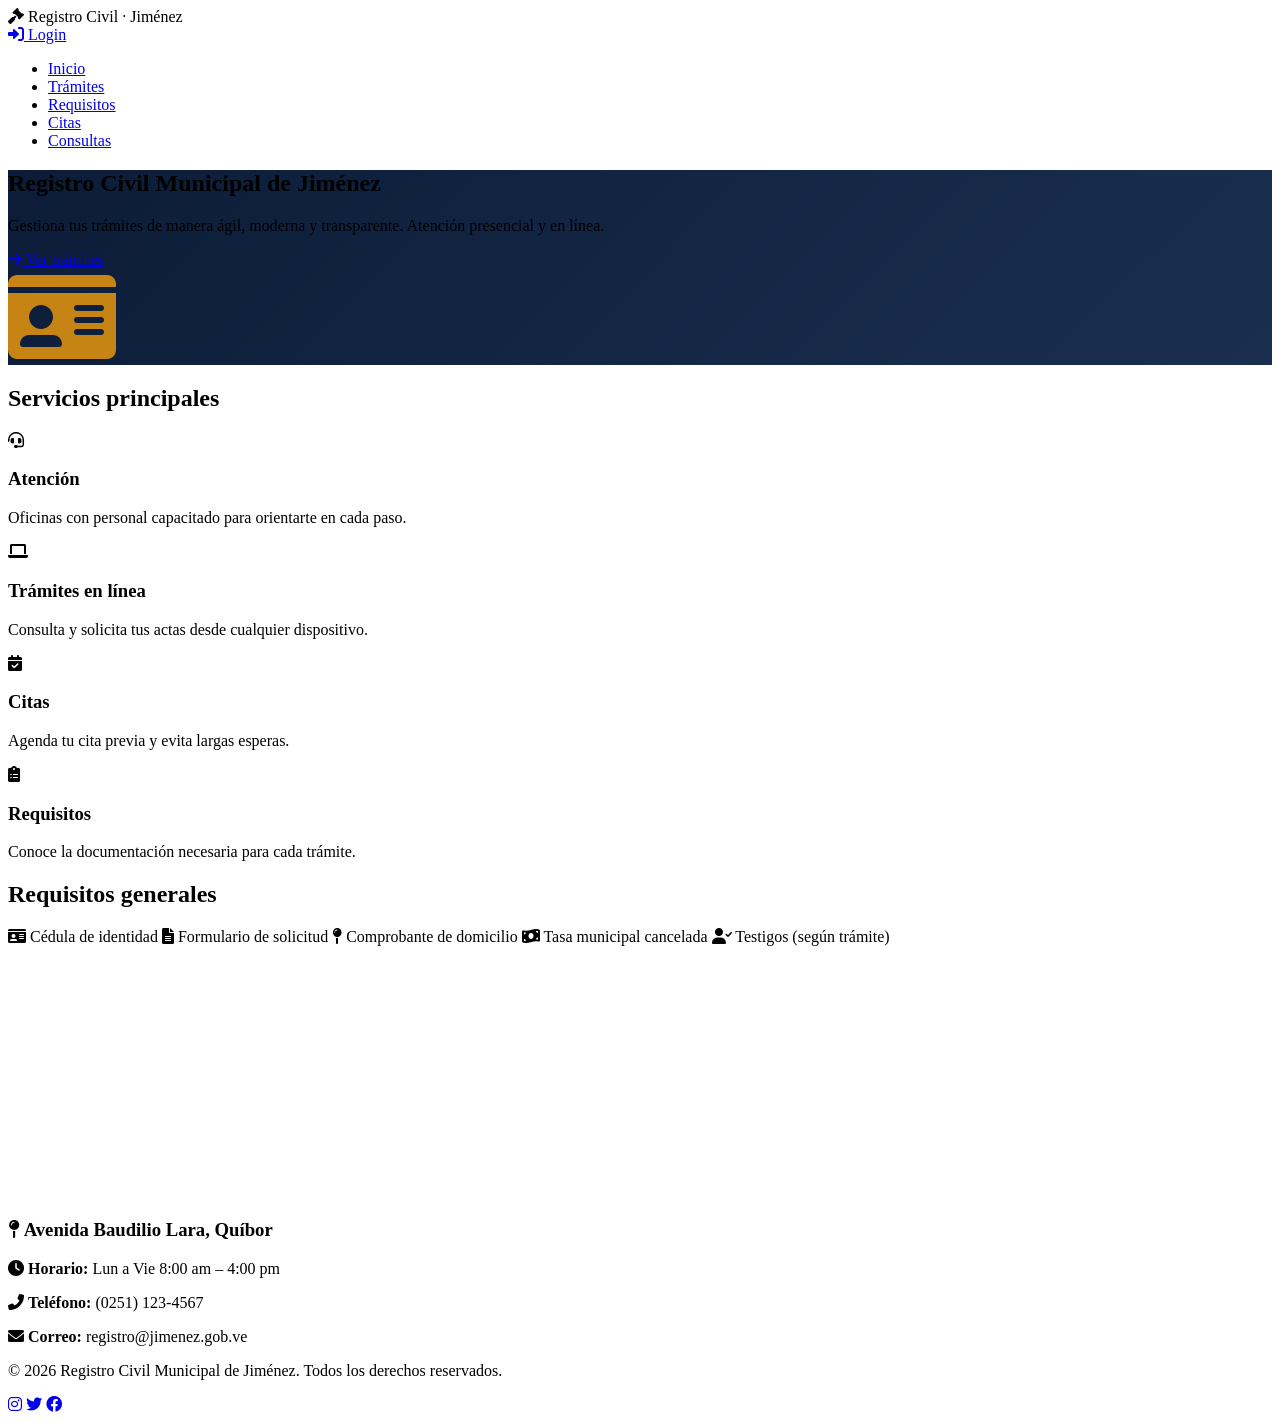
==== index.html @ d29bd662 "Primer commit: Sitio web Registro Civil Municipal de Jiménez" ====
<!DOCTYPE html>
<html lang="es">
<head>
  <meta charset="UTF-8">
  <meta name="viewport" content="width=device-width, initial-scale=1.0">
  <title>Inicio · Registro Civil Jiménez</title>
  <link rel="stylesheet" href="style.css">
  <link rel="preconnect" href="https://fonts.googleapis.com">
  <link rel="preconnect" href="https://fonts.gstatic.com" crossorigin>
  <link href="https://fonts.googleapis.com/css2?family=Inter:opsz@14..32&display=swap" rel="stylesheet">
  <link rel="stylesheet" href="https://cdnjs.cloudflare.com/ajax/libs/font-awesome/6.0.0-beta3/css/all.min.css">
</head>
<body>
  <header class="public-header">
    <div class="container header-flex">
      <div class="logo">
        <span class="logo-icon"><i class="fas fa-gavel"></i></span>
        <span class="logo-text">Registro Civil · Jiménez</span>
      </div>
      <div class="header-actions">
        <a href="login.html" class="btn btn-outline"><i class="fas fa-sign-in-alt"></i> Login</a>
      </div>
    </div>
    <nav class="main-nav">
      <div class="container nav-flex">
        <ul class="nav-links">
          <li><a href="index.html" class="active">Inicio</a></li>
          <li><a href="tramites.html">Trámites</a></li>
          <li><a href="requisitos.html">Requisitos</a></li>
          <li><a href="citas.html">Citas</a></li>
          <li><a href="consultas.html">Consultas</a></li>
        </ul>
      </div>
    </nav>
  </header>

  <main>
    <section class="hero" style="background: linear-gradient(135deg, #0c1c38 0%, #1a2f4f 100%);">
      <div class="container hero-grid">
        <div class="hero-text">
          <h1>Registro Civil Municipal de Jiménez</h1>
          <p>Gestiona tus trámites de manera ágil, moderna y transparente. Atención presencial y en línea.</p>
          <a href="tramites.html" class="btn btn-primary"><i class="fas fa-arrow-right"></i> Ver trámites</a>
        </div>
        <div class="hero-image">
          <i class="fas fa-id-card" style="font-size: 6rem; color: #f59e0b; opacity: 0.8;"></i>
        </div>
      </div>
    </section>

    <section class="section">
      <div class="container">
        <h2 class="section-title">Servicios principales</h2>
        <div class="card-grid-4">
          <div class="card service-card">
            <i class="fas fa-headset"></i>
            <h3>Atención</h3>
            <p>Oficinas con personal capacitado para orientarte en cada paso.</p>
          </div>
          <div class="card service-card">
            <i class="fas fa-laptop"></i>
            <h3>Trámites en línea</h3>
            <p>Consulta y solicita tus actas desde cualquier dispositivo.</p>
          </div>
          <div class="card service-card">
            <i class="fas fa-calendar-check"></i>
            <h3>Citas</h3>
            <p>Agenda tu cita previa y evita largas esperas.</p>
          </div>
          <div class="card service-card">
            <i class="fas fa-clipboard-list"></i>
            <h3>Requisitos</h3>
            <p>Conoce la documentación necesaria para cada trámite.</p>
          </div>
        </div>
      </div>
    </section>

    <section class="section bg-light">
      <div class="container">
        <h2 class="section-title">Requisitos generales</h2>
        <div class="pill-group">
          <span class="pill"><i class="fas fa-id-card"></i> Cédula de identidad</span>
          <span class="pill"><i class="fas fa-file-alt"></i> Formulario de solicitud</span>
          <span class="pill"><i class="fas fa-map-pin"></i> Comprobante de domicilio</span>
          <span class="pill"><i class="fas fa-money-bill-wave"></i> Tasa municipal cancelada</span>
          <span class="pill"><i class="fas fa-user-check"></i> Testigos (según trámite)</span>
        </div>
      </div>
    </section>

    <section class="section">
      <div class="container">
        <div class="contact-wrapper">
          <div class="contact-map">
            <iframe 
              src="https://www.google.com/maps/embed?pb=!1m18!1m12!1m3!1d3924.123456789!2d-69.567890!3d10.123456!2m3!1f0!2f0!3f0!3m2!1i1024!2i768!4f13.1!3m3!1m2!1s0x0%3A0x0!2zMTDCsDA3JzI0LjQiTiA2OcKwMzQnMDQuNCJX!5e0!3m2!1ses!2sve!4v1712345678901" 
              width="100%" height="250" style="border:0; border-radius: 12px;" allowfullscreen="" loading="lazy">
            </iframe>
          </div>
          <div class="contact-info">
            <h3><i class="fas fa-map-pin"></i> Avenida Baudilio Lara, Quíbor</h3>
            <p><i class="fas fa-clock"></i> <strong>Horario:</strong> Lun a Vie 8:00 am – 4:00 pm</p>
            <p><i class="fas fa-phone-alt"></i> <strong>Teléfono:</strong> (0251) 123-4567</p>
            <p><i class="fas fa-envelope"></i> <strong>Correo:</strong> registro@jimenez.gob.ve</p>
          </div>
        </div>
      </div>
    </section>
  </main>

  <footer class="public-footer">
    <div class="container footer-flex">
      <p>&copy; 2026 Registro Civil Municipal de Jiménez. Todos los derechos reservados.</p>
      <div class="footer-social">
        <a href="#"><i class="fab fa-instagram"></i></a>
        <a href="#"><i class="fab fa-twitter"></i></a>
        <a href="#"><i class="fab fa-facebook"></i></a>
      </div>
    </div>
  </footer>
</body>
</html>
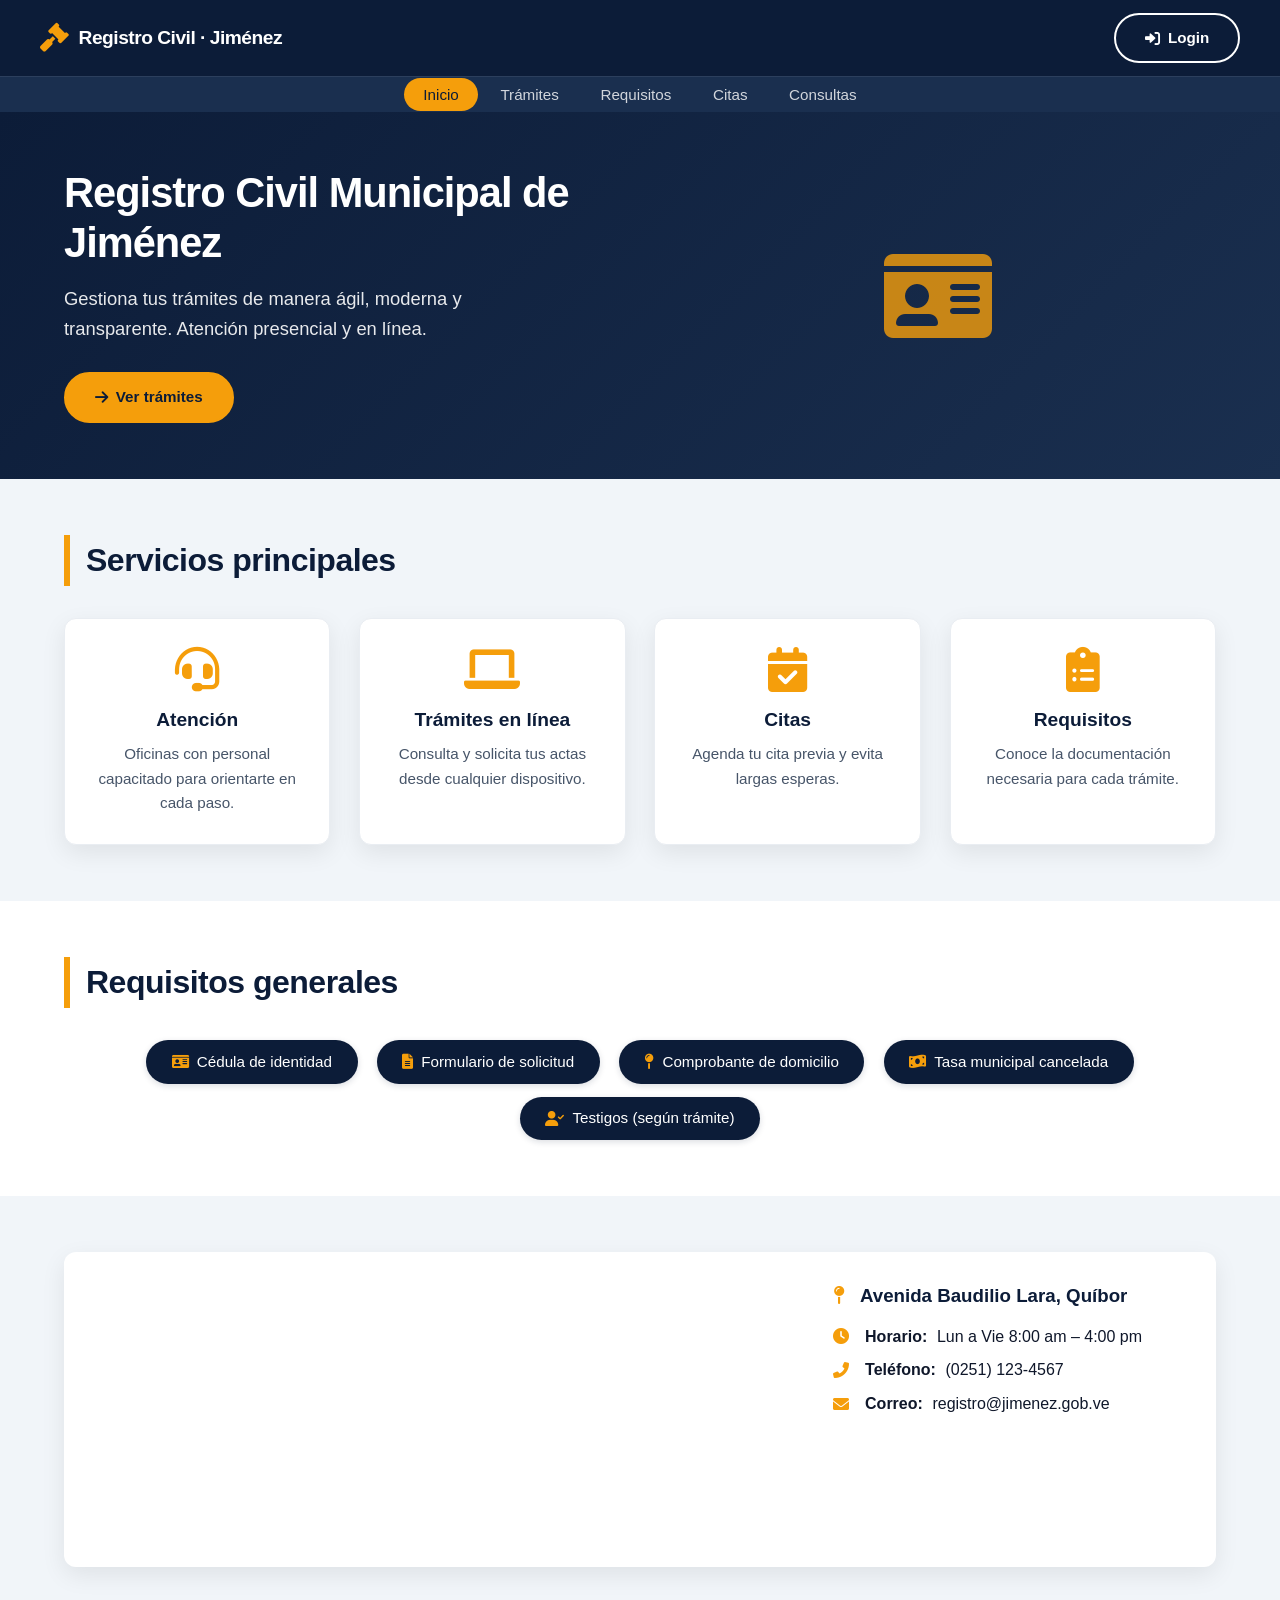
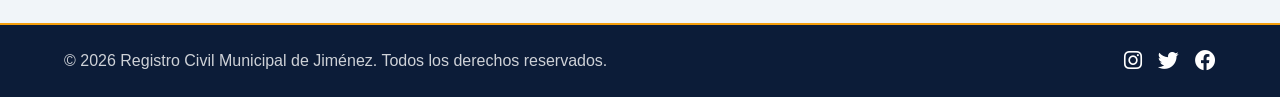
==== commit 45832030: "Update index.html" ====
--- a/index.html
+++ b/index.html
@@ -4,7 +4,7 @@
   <meta charset="UTF-8">
   <meta name="viewport" content="width=device-width, initial-scale=1.0">
   <title>Inicio · Registro Civil Jiménez</title>
-  <link rel="stylesheet" href="style.css">
+  <link rel="stylesheet" href="/css/style.css">
   <link rel="preconnect" href="https://fonts.googleapis.com">
   <link rel="preconnect" href="https://fonts.gstatic.com" crossorigin>
   <link href="https://fonts.googleapis.com/css2?family=Inter:opsz@14..32&display=swap" rel="stylesheet">
@@ -120,4 +120,4 @@
     </div>
   </footer>
 </body>
-</html>+</html>
--- a/css/style.css
+++ b/css/style.css
@@ -0,0 +1,696 @@
+/* ============================================
+   REGISTRO CIVIL MUNICIPAL DE JIMÉNEZ
+   Estilos globales, layout y componentes
+   ============================================ */
+
+/* ----- Reset y variables ----- */
+* {
+  margin: 0;
+  padding: 0;
+  box-sizing: border-box;
+}
+
+:root {
+  --primary: #0c1c38;
+  --primary-light: #1a2f4f;
+  --accent: #f59e0b;
+  --accent-hover: #d97706;
+  --gray-bg: #f1f5f9;
+  --white: #ffffff;
+  --text-dark: #0f172a;
+  --text-muted: #475569;
+  --border-radius: 12px;
+  --shadow: 0 8px 24px rgba(0,0,0,0.08);
+  --transition: 0.25s ease;
+}
+
+html {
+  scroll-behavior: smooth;
+}
+
+body {
+  font-family: 'Inter', -apple-system, BlinkMacSystemFont, 'Segoe UI', Roboto, sans-serif;
+  background: var(--gray-bg);
+  color: var(--text-dark);
+  line-height: 1.6;
+  display: flex;
+  flex-direction: column;
+  min-height: 100vh;
+}
+
+a {
+  text-decoration: none;
+  color: inherit;
+}
+
+ul {
+  list-style: none;
+}
+
+.container {
+  max-width: 1200px;
+  margin: 0 auto;
+  padding: 0 1.5rem;
+}
+
+/* ----- Botones y CTAs ----- */
+.btn {
+  display: inline-flex;
+  align-items: center;
+  gap: 0.5rem;
+  padding: 0.7rem 1.8rem;
+  border-radius: 50px;
+  font-weight: 600;
+  font-size: 0.95rem;
+  border: none;
+  cursor: pointer;
+  transition: all var(--transition);
+  background: var(--white);
+  color: var(--primary);
+  border: 2px solid transparent;
+}
+
+.btn-primary {
+  background: var(--accent);
+  color: var(--primary);
+  border-color: var(--accent);
+}
+.btn-primary:hover {
+  background: var(--accent-hover);
+  border-color: var(--accent-hover);
+  transform: translateY(-2px);
+  box-shadow: 0 8px 16px rgba(245, 158, 11, 0.3);
+}
+
+.btn-outline {
+  background: transparent;
+  border: 2px solid var(--white);
+  color: var(--white);
+}
+.btn-outline:hover {
+  background: var(--white);
+  color: var(--primary);
+}
+
+.btn-secondary {
+  background: var(--primary);
+  color: var(--white);
+}
+.btn-secondary:hover {
+  background: var(--primary-light);
+}
+
+/* ----- HEADER PÚBLICO ----- */
+.public-header {
+  background: var(--primary);
+  color: var(--white);
+  box-shadow: 0 4px 12px rgba(0,0,0,0.15);
+}
+
+.header-flex {
+  display: flex;
+  justify-content: space-between;
+  align-items: center;
+  padding: 0.8rem 0;
+  flex-wrap: wrap;
+}
+
+.logo {
+  display: flex;
+  align-items: center;
+  gap: 0.6rem;
+}
+.logo-icon {
+  font-size: 1.8rem;
+  color: var(--accent);
+}
+.logo-text {
+  font-weight: 700;
+  font-size: 1.2rem;
+  letter-spacing: -0.5px;
+}
+
+.header-actions {
+  display: flex;
+  gap: 0.8rem;
+  align-items: center;
+}
+
+/* ----- NAVEGACIÓN ----- */
+.main-nav {
+  background: var(--primary-light);
+  border-top: 1px solid rgba(255,255,255,0.08);
+}
+
+.nav-flex {
+  display: flex;
+  justify-content: center;
+}
+
+.nav-links {
+  display: flex;
+  flex-wrap: wrap;
+  gap: 0.2rem;
+  padding: 0.3rem 0;
+}
+.nav-links li a {
+  padding: 0.5rem 1.2rem;
+  border-radius: 30px;
+  font-weight: 500;
+  font-size: 0.95rem;
+  transition: all var(--transition);
+  color: rgba(255,255,255,0.8);
+}
+.nav-links li a:hover,
+.nav-links li a.active {
+  background: var(--accent);
+  color: var(--primary);
+}
+
+/* ----- HERO ----- */
+.hero {
+  padding: 3.5rem 0;
+  color: var(--white);
+}
+
+.hero-grid {
+  display: grid;
+  grid-template-columns: 1fr 1fr;
+  gap: 2.5rem;
+  align-items: center;
+}
+
+.hero-text h1 {
+  font-size: 2.6rem;
+  font-weight: 800;
+  letter-spacing: -1px;
+  line-height: 1.2;
+  margin-bottom: 1rem;
+}
+.hero-text p {
+  font-size: 1.15rem;
+  opacity: 0.9;
+  margin-bottom: 1.8rem;
+  max-width: 90%;
+}
+.hero-image {
+  display: flex;
+  justify-content: center;
+  align-items: center;
+}
+
+/* ----- SECCIONES ----- */
+.section {
+  padding: 3.5rem 0;
+}
+.bg-light {
+  background: var(--white);
+}
+
+.section-title {
+  font-size: 2rem;
+  font-weight: 700;
+  margin-bottom: 2rem;
+  color: var(--primary);
+  letter-spacing: -0.5px;
+  border-left: 6px solid var(--accent);
+  padding-left: 1rem;
+}
+
+/* ----- GRID DE TARJETAS (4) ----- */
+.card-grid-4 {
+  display: grid;
+  grid-template-columns: repeat(4, 1fr);
+  gap: 1.8rem;
+}
+
+.card {
+  background: var(--white);
+  border-radius: var(--border-radius);
+  padding: 1.8rem 1.5rem;
+  box-shadow: var(--shadow);
+  transition: all var(--transition);
+  border: 1px solid #e9edf2;
+}
+.card:hover {
+  transform: translateY(-6px);
+  box-shadow: 0 16px 32px rgba(0,0,0,0.10);
+}
+
+.service-card {
+  text-align: center;
+}
+.service-card i {
+  font-size: 2.8rem;
+  color: var(--accent);
+  margin-bottom: 0.8rem;
+}
+.service-card h3 {
+  font-size: 1.2rem;
+  margin-bottom: 0.4rem;
+  color: var(--primary);
+}
+.service-card p {
+  color: var(--text-muted);
+  font-size: 0.95rem;
+}
+
+/* ----- PÍLDORAS (requisitos) ----- */
+.pill-group {
+  display: flex;
+  flex-wrap: wrap;
+  gap: 0.8rem 1.2rem;
+  justify-content: center;
+}
+
+.pill {
+  background: var(--primary);
+  color: var(--white);
+  padding: 0.6rem 1.6rem;
+  border-radius: 50px;
+  font-weight: 500;
+  display: inline-flex;
+  align-items: center;
+  gap: 0.5rem;
+  font-size: 0.95rem;
+  box-shadow: 0 2px 6px rgba(12, 28, 56, 0.15);
+}
+.pill i {
+  color: var(--accent);
+}
+
+/* ----- UBICACIÓN Y CONTACTO (grid) ----- */
+.contact-wrapper {
+  display: grid;
+  grid-template-columns: 2fr 1fr;
+  gap: 2rem;
+  background: var(--white);
+  border-radius: var(--border-radius);
+  padding: 1.8rem;
+  box-shadow: var(--shadow);
+}
+
+.contact-info h3 {
+  color: var(--primary);
+  margin-bottom: 0.8rem;
+}
+.contact-info p {
+  margin: 0.5rem 0;
+  display: flex;
+  align-items: center;
+  gap: 0.6rem;
+}
+.contact-info i {
+  color: var(--accent);
+  width: 1.4rem;
+}
+
+/* ----- FOOTER ----- */
+.public-footer {
+  background: var(--primary);
+  color: rgba(255,255,255,0.8);
+  padding: 1.2rem 0;
+  margin-top: auto;
+  border-top: 2px solid var(--accent);
+}
+
+.footer-flex {
+  display: flex;
+  justify-content: space-between;
+  align-items: center;
+  flex-wrap: wrap;
+  gap: 0.8rem;
+}
+.footer-social {
+  display: flex;
+  gap: 1rem;
+}
+.footer-social a {
+  color: var(--white);
+  font-size: 1.3rem;
+  transition: color var(--transition);
+}
+.footer-social a:hover {
+  color: var(--accent);
+}
+
+/* ============================================
+   PÁGINAS DE TRÁMITES / REQUISITOS / CITAS / CONSULTAS
+   ============================================ */
+
+/* Grid de tarjetas de trámites (reutiliza card-grid-4 pero con más detalle) */
+.tramite-grid {
+  display: grid;
+  grid-template-columns: repeat(auto-fit, minmax(220px, 1fr));
+  gap: 1.8rem;
+}
+.tramite-card {
+  background: var(--white);
+  border-radius: var(--border-radius);
+  padding: 1.5rem;
+  box-shadow: var(--shadow);
+  border-left: 6px solid var(--accent);
+}
+.tramite-card h3 {
+  color: var(--primary);
+  margin-bottom: 0.4rem;
+}
+.tramite-card p {
+  color: var(--text-muted);
+  font-size: 0.95rem;
+}
+
+/* Requisitos: listas estructuradas */
+.requisitos-list {
+  display: grid;
+  grid-template-columns: repeat(auto-fit, minmax(250px, 1fr));
+  gap: 1.8rem;
+}
+.requisitos-list .card {
+  border-left: 6px solid var(--accent);
+  padding: 1.5rem;
+}
+.requisitos-list .card h4 {
+  color: var(--primary);
+  margin-bottom: 0.8rem;
+}
+.requisitos-list .card ul {
+  list-style: disc;
+  padding-left: 1.4rem;
+  color: var(--text-muted);
+}
+.requisitos-list .card ul li {
+  margin-bottom: 0.3rem;
+}
+
+/* Formularios estáticos */
+.form-card {
+  background: var(--white);
+  max-width: 620px;
+  margin: 0 auto;
+  padding: 2rem 2.5rem;
+  border-radius: var(--border-radius);
+  box-shadow: var(--shadow);
+}
+.form-group {
+  margin-bottom: 1.2rem;
+}
+.form-group label {
+  display: block;
+  font-weight: 600;
+  margin-bottom: 0.3rem;
+  color: var(--primary);
+}
+.form-group input,
+.form-group select {
+  width: 100%;
+  padding: 0.7rem 1rem;
+  border-radius: 30px;
+  border: 2px solid #d1d5db;
+  font-family: inherit;
+  transition: border var(--transition);
+  background: var(--gray-bg);
+}
+.form-group input:focus,
+.form-group select:focus {
+  outline: none;
+  border-color: var(--accent);
+  background: var(--white);
+}
+.form-actions {
+  display: flex;
+  justify-content: flex-end;
+  margin-top: 1.2rem;
+}
+
+/* Resultado simulado (consultas) */
+.result-box {
+  background: var(--white);
+  border-radius: var(--border-radius);
+  padding: 1.5rem 2rem;
+  margin-top: 2rem;
+  box-shadow: var(--shadow);
+  border-left: 8px solid var(--accent);
+}
+.result-box .estado {
+  font-weight: 700;
+  font-size: 1.2rem;
+}
+.estado-verde {
+  color: #16a34a;
+}
+.estado-amarillo {
+  color: #ca8a04;
+}
+
+/* ============================================
+   LOGIN (sin header/footer público)
+   ============================================ */
+.login-page {
+  background: var(--gray-bg);
+  min-height: 100vh;
+  display: flex;
+  align-items: center;
+  justify-content: center;
+  padding: 1.5rem;
+}
+
+.login-card {
+  background: var(--white);
+  max-width: 420px;
+  width: 100%;
+  padding: 2.5rem 2rem;
+  border-radius: var(--border-radius);
+  box-shadow: 0 24px 48px rgba(0,0,0,0.15);
+  text-align: center;
+}
+.login-card .logo-icon {
+  font-size: 3rem;
+  color: var(--accent);
+}
+.login-card h2 {
+  color: var(--primary);
+  margin: 0.5rem 0 1.2rem;
+}
+.login-card .form-group {
+  text-align: left;
+}
+.login-card .btn-primary {
+  width: 100%;
+  justify-content: center;
+  padding: 0.8rem;
+}
+
+/* ============================================
+   DASHBOARD (sidebar + contenido)
+   ============================================ */
+.dashboard-body {
+  background: var(--gray-bg);
+  display: flex;
+  min-height: 100vh;
+  font-family: 'Inter', sans-serif;
+}
+
+.dashboard-sidebar {
+  width: 260px;
+  background: var(--primary);
+  color: var(--white);
+  padding: 2rem 1.2rem;
+  display: flex;
+  flex-direction: column;
+  gap: 2rem;
+  flex-shrink: 0;
+  position: sticky;
+  top: 0;
+  height: 100vh;
+}
+.dashboard-sidebar .logo {
+  margin-bottom: 1.2rem;
+}
+.dashboard-sidebar .logo-text {
+  font-size: 1rem;
+}
+.sidebar-menu {
+  display: flex;
+  flex-direction: column;
+  gap: 0.3rem;
+}
+.sidebar-menu a {
+  padding: 0.7rem 1rem;
+  border-radius: 30px;
+  display: flex;
+  align-items: center;
+  gap: 0.8rem;
+  color: rgba(255,255,255,0.7);
+  transition: all var(--transition);
+  font-weight: 500;
+}
+.sidebar-menu a:hover,
+.sidebar-menu a.active {
+  background: var(--accent);
+  color: var(--primary);
+}
+.sidebar-menu a i {
+  width: 1.6rem;
+  text-align: center;
+}
+.sidebar-footer {
+  margin-top: auto;
+  border-top: 1px solid rgba(255,255,255,0.1);
+  padding-top: 1.5rem;
+}
+.sidebar-footer a {
+  color: rgba(255,255,255,0.6);
+  display: flex;
+  align-items: center;
+  gap: 0.8rem;
+}
+.sidebar-footer a:hover {
+  color: var(--accent);
+}
+
+.dashboard-main {
+  flex: 1;
+  padding: 2rem 2.5rem;
+}
+
+.dash-stats {
+  display: grid;
+  grid-template-columns: repeat(auto-fit, minmax(180px, 1fr));
+  gap: 1.5rem;
+  margin-bottom: 2.5rem;
+}
+.stat-card {
+  background: var(--white);
+  border-radius: var(--border-radius);
+  padding: 1.2rem 1.8rem;
+  box-shadow: var(--shadow);
+  border-left: 6px solid var(--accent);
+}
+.stat-card .stat-number {
+  font-size: 2rem;
+  font-weight: 800;
+  color: var(--primary);
+}
+.stat-card .stat-label {
+  color: var(--text-muted);
+  font-weight: 500;
+}
+
+.dash-table {
+  background: var(--white);
+  border-radius: var(--border-radius);
+  padding: 1.2rem 1.5rem;
+  box-shadow: var(--shadow);
+  overflow-x: auto;
+}
+.dash-table table {
+  width: 100%;
+  border-collapse: collapse;
+  font-size: 0.95rem;
+}
+.dash-table th {
+  background: var(--primary);
+  color: var(--white);
+  padding: 0.8rem 1rem;
+  text-align: left;
+}
+.dash-table td {
+  padding: 0.7rem 1rem;
+  border-bottom: 1px solid #e9edf2;
+}
+.dash-table .badge {
+  background: var(--accent);
+  color: var(--primary);
+  padding: 0.2rem 0.8rem;
+  border-radius: 50px;
+  font-weight: 600;
+  font-size: 0.8rem;
+}
+.dash-table .badge-secondary {
+  background: #d1d5db;
+  color: #1f2937;
+}
+
+/* ----- RESPONSIVE ----- */
+@media (max-width: 992px) {
+  .hero-grid {
+    grid-template-columns: 1fr;
+    text-align: center;
+  }
+  .hero-text p {
+    max-width: 100%;
+  }
+  .card-grid-4 {
+    grid-template-columns: repeat(2, 1fr);
+  }
+  .contact-wrapper {
+    grid-template-columns: 1fr;
+  }
+  .dashboard-sidebar {
+    width: 220px;
+    padding: 1.2rem;
+  }
+  .dashboard-main {
+    padding: 1.5rem;
+  }
+}
+
+@media (max-width: 700px) {
+  .header-flex {
+    flex-direction: column;
+    gap: 0.5rem;
+  }
+  .nav-links {
+    justify-content: center;
+  }
+  .card-grid-4 {
+    grid-template-columns: 1fr 1fr;
+  }
+  .hero-text h1 {
+    font-size: 2rem;
+  }
+  .form-card {
+    padding: 1.5rem;
+  }
+  .dashboard-body {
+    flex-direction: column;
+  }
+  .dashboard-sidebar {
+    width: 100%;
+    height: auto;
+    position: relative;
+    flex-direction: row;
+    flex-wrap: wrap;
+    padding: 1rem;
+    gap: 0.5rem;
+  }
+  .dashboard-sidebar .logo {
+    margin-bottom: 0;
+  }
+  .sidebar-menu {
+    flex-direction: row;
+    flex-wrap: wrap;
+  }
+  .sidebar-footer {
+    margin-top: 0;
+    border-top: none;
+    padding-top: 0;
+  }
+  .dash-stats {
+    grid-template-columns: 1fr 1fr;
+  }
+}
+
+@media (max-width: 480px) {
+  .card-grid-4 {
+    grid-template-columns: 1fr;
+  }
+  .dash-stats {
+    grid-template-columns: 1fr;
+  }
+  .nav-links li a {
+    padding: 0.3rem 0.8rem;
+    font-size: 0.85rem;
+  }
+}
